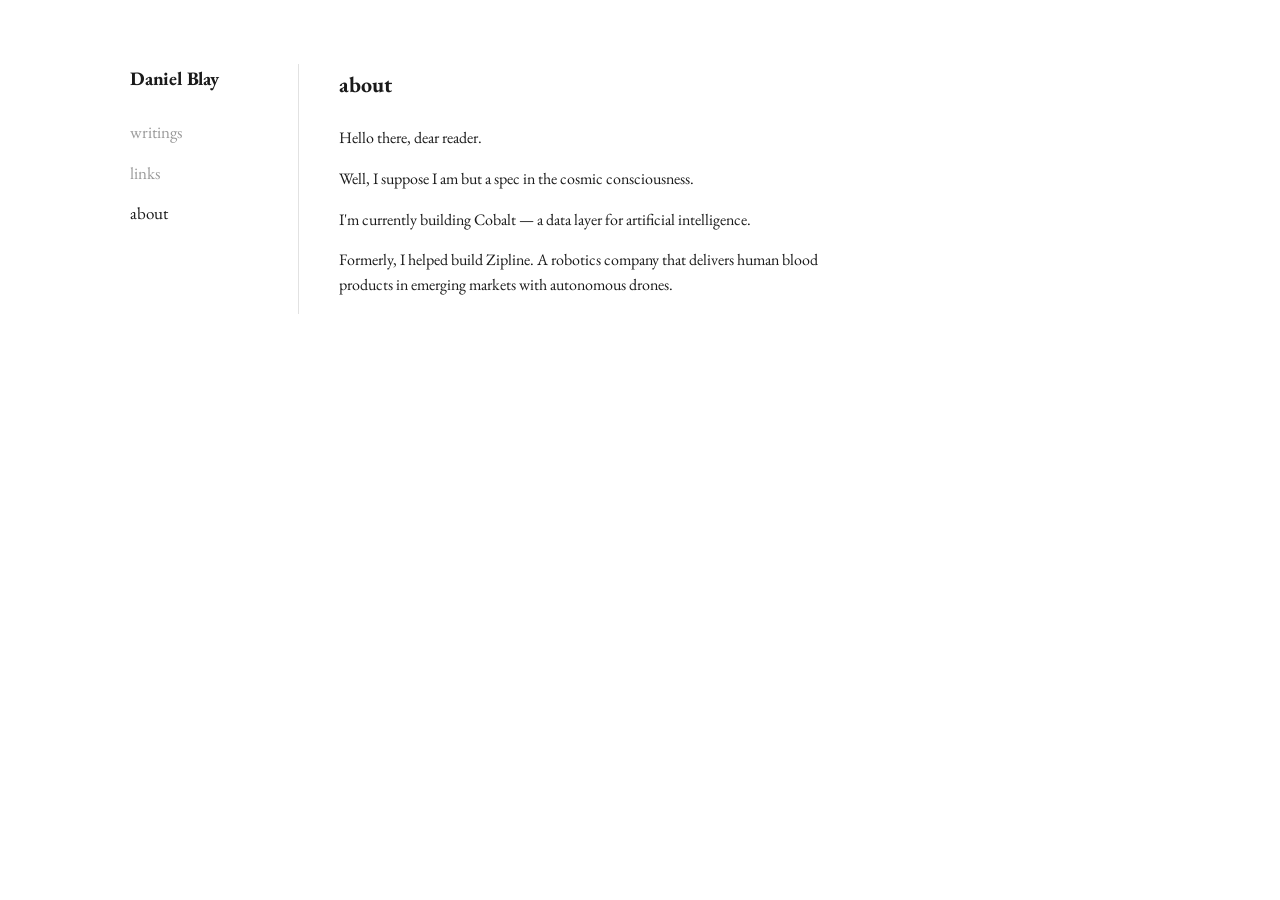
==== about/index.html @ 7fae2401 "Update about page bio Co-Authored-By: Claude Opus 4.8 <noreply@anthropic.com>" ====
<!DOCTYPE html>
<html lang="en">
<head>
  <meta charset="UTF-8" />
  <meta name="viewport" content="width=device-width, initial-scale=1.0" />
  <title>about — Daniel Blay</title>
  <meta name="description" content="About Daniel Blay." />
  <link rel="preconnect" href="https://fonts.googleapis.com" />
  <link rel="preconnect" href="https://fonts.gstatic.com" crossorigin />
  <link href="https://fonts.googleapis.com/css2?family=EB+Garamond:ital,wght@0,400;0,500;0,600;0,700;1,400&display=swap" rel="stylesheet" />
  <link rel="stylesheet" href="/styles.css" />
</head>
<body>
  <div class="layout">
    <aside class="sidebar">
      <a href="/" class="brand">Daniel Blay</a>
      <nav class="nav">
        <a href="/writings/">writings</a>
        <a href="/links/">links</a>
        <a href="/about/" class="active">about</a>
      </nav>
    </aside>

    <div class="divider" aria-hidden="true"></div>

    <main class="content">
      <section class="view">
        <h1>about</h1>
        <p>Hello there, dear reader.</p>
        <p>Well, I suppose I am but a spec in the cosmic consciousness.</p>
        <p>I'm currently building Cobalt — a data layer for artificial intelligence.</p>
        <p>Formerly, I helped build Zipline. A robotics company that delivers human blood products in emerging markets with autonomous drones.</p>
      </section>
    </main>
  </div>
</body>
</html>
---- styles.css ----
:root {
  --bg: #ffffff;
  --ink: #1a1a1a;
  --muted: #9a9a9a;
  --muted-hover: #1a1a1a;
  --line: #e2e2e2;
  --frame: #a89a7c;
  --max-width: 1100px;
}

* { box-sizing: border-box; }

html, body {
  margin: 0;
  padding: 0;
}

body {
  font-family: "EB Garamond", Georgia, "Times New Roman", serif;
  color: var(--ink);
  background: var(--bg);
  -webkit-font-smoothing: antialiased;
  text-rendering: optimizeLegibility;
  line-height: 1.55;
}

a { color: inherit; }

/* ---------- Layout ---------- */
.layout {
  display: flex;
  align-items: flex-start;
  gap: 0;
  max-width: var(--max-width);
  margin: 0 auto;
  padding: 64px 40px;
}

.sidebar {
  flex: 0 0 168px;
  padding-right: 28px;
}

.brand {
  display: block;
  font-weight: 700;
  font-size: 19px;
  letter-spacing: -0.01em;
  text-decoration: none;
  color: var(--ink);
  margin-bottom: 26px;
  white-space: nowrap;
}

.nav {
  display: flex;
  flex-direction: column;
  gap: 14px;
}

.nav a {
  text-decoration: none;
  color: var(--muted);
  font-size: 17px;
  width: fit-content;
  transition: color 0.15s ease;
}

.nav a:hover,
.nav a.active {
  color: var(--muted-hover);
}

.divider {
  flex: 0 0 1px;
  align-self: stretch;
  background: var(--line);
}

.content {
  flex: 1 1 auto;
  padding-left: 40px;
  min-width: 0;
}

/* ---------- Home / hero photo ---------- */
.hero {
  margin: 0;
  max-width: 760px;
}

.hero img {
  display: block;
  width: 100%;
  height: auto;
}

.hero figcaption {
  margin-top: 10px;
  color: var(--muted);
  font-size: 13px;
  letter-spacing: 0.01em;
}

/* ---------- Inner pages ---------- */
.view h1 {
  font-size: 22px;
  font-weight: 700;
  margin: 4px 0 24px;
}

.list {
  list-style: none;
  margin: 0;
  padding: 0;
}

.list li {
  display: flex;
  justify-content: space-between;
  align-items: baseline;
  gap: 16px;
  padding: 9px 0;
  border-bottom: 1px solid var(--line);
}

.list a {
  text-decoration: none;
  color: var(--ink);
}

.list a:hover { text-decoration: underline; }

.list .meta {
  color: var(--muted);
  font-size: 14px;
  flex: 0 0 auto;
}

.view p { max-width: 60ch; }

.hint {
  margin-top: 24px;
  color: var(--muted);
  font-size: 14px;
}

.hint code {
  background: #f3f3f3;
  padding: 1px 5px;
  border-radius: 3px;
  font-size: 13px;
}

/* ---------- Photos ---------- */
.photo-grid {
  display: grid;
  grid-template-columns: repeat(3, 1fr);
  gap: 14px;
  max-width: 640px;
}

.photo-placeholder {
  aspect-ratio: 1 / 1;
  background: #ece3cd;
  border: 1px solid var(--line);
}

/* ---------- Responsive ---------- */
@media (max-width: 720px) {
  .layout {
    flex-direction: column;
    padding: 36px 24px;
  }
  .sidebar {
    flex: none;
    padding-right: 0;
    margin-bottom: 8px;
  }
  .nav {
    flex-direction: row;
    flex-wrap: wrap;
    gap: 16px;
  }
  .divider {
    width: 100%;
    height: 1px;
    flex: none;
    margin: 18px 0;
  }
  .content {
    padding-left: 0;
  }
  .panels {
    flex-direction: column;
    align-items: center;
  }
}
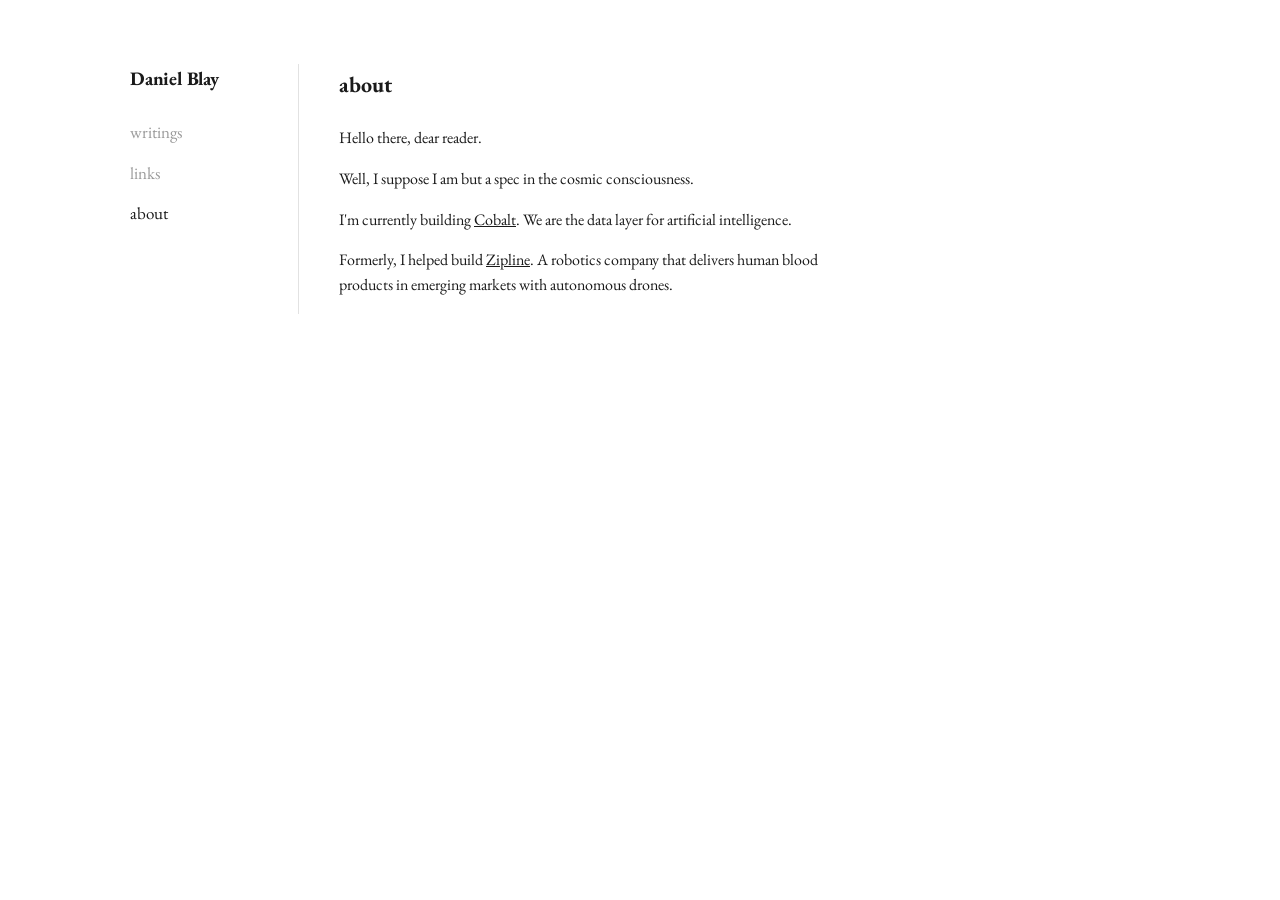
==== commit 52f037f2: "Update Cobalt line and link Cobalt and Zipline on about page Co-Authored-By: Claude Opus 4.8 <norepl" ====
--- a/about/index.html
+++ b/about/index.html
@@ -28,8 +28,8 @@
         <h1>about</h1>
         <p>Hello there, dear reader.</p>
         <p>Well, I suppose I am but a spec in the cosmic consciousness.</p>
-        <p>I'm currently building Cobalt — a data layer for artificial intelligence.</p>
-        <p>Formerly, I helped build Zipline. A robotics company that delivers human blood products in emerging markets with autonomous drones.</p>
+        <p>I'm currently building <a href="https://gocobalt.ai/" target="_blank" rel="noopener">Cobalt</a>. We are the data layer for artificial intelligence.</p>
+        <p>Formerly, I helped build <a href="https://www.zipline.com/" target="_blank" rel="noopener">Zipline</a>. A robotics company that delivers human blood products in emerging markets with autonomous drones.</p>
       </section>
     </main>
   </div>
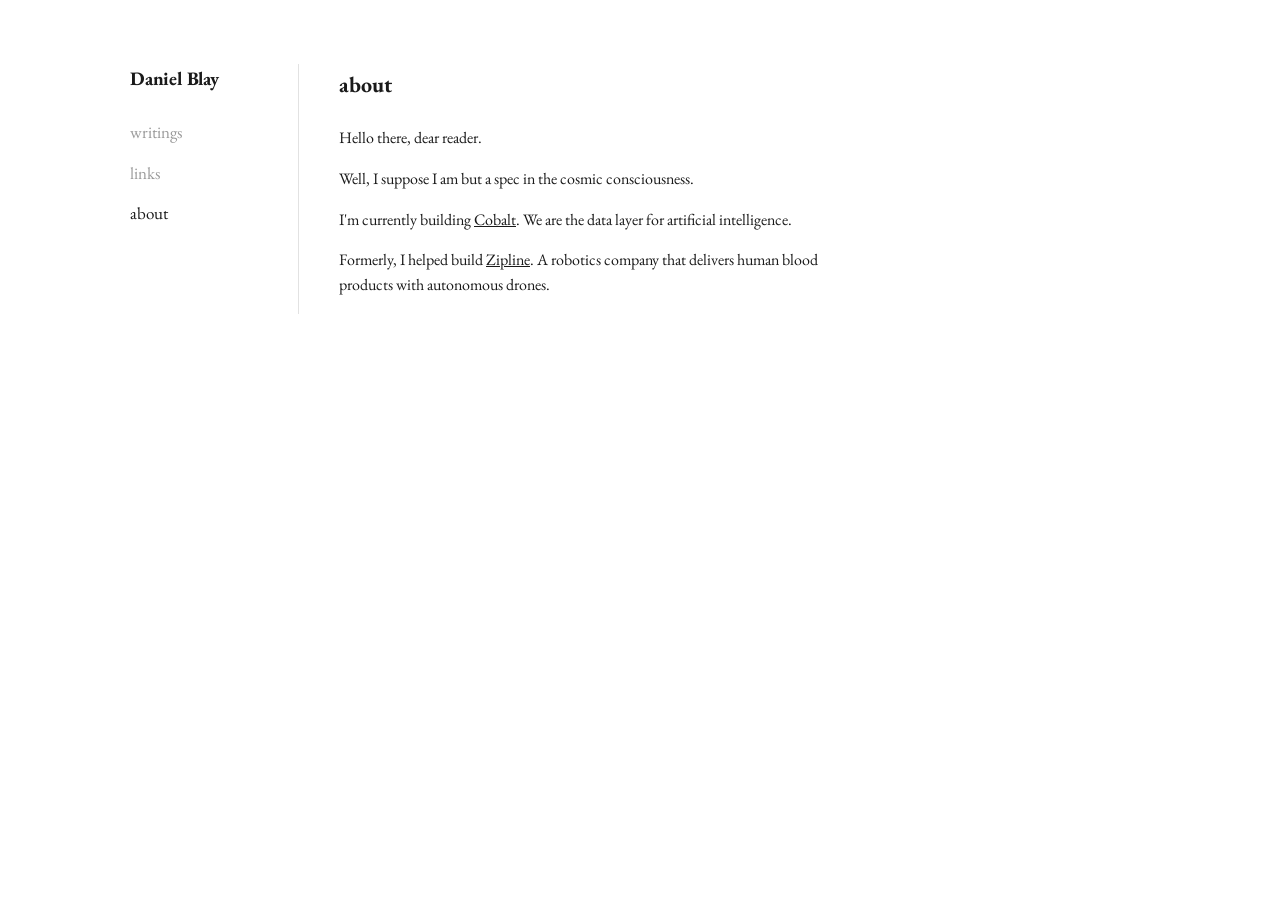
==== commit dd0e1744: "Simplify Zipline description on about page Co-Authored-By: Claude Opus 4.8 <noreply@anthropic.com>" ====
--- a/about/index.html
+++ b/about/index.html
@@ -29,7 +29,7 @@
         <p>Hello there, dear reader.</p>
         <p>Well, I suppose I am but a spec in the cosmic consciousness.</p>
         <p>I'm currently building <a href="https://gocobalt.ai/" target="_blank" rel="noopener">Cobalt</a>. We are the data layer for artificial intelligence.</p>
-        <p>Formerly, I helped build <a href="https://www.zipline.com/" target="_blank" rel="noopener">Zipline</a>. A robotics company that delivers human blood products in emerging markets with autonomous drones.</p>
+        <p>Formerly, I helped build <a href="https://www.zipline.com/" target="_blank" rel="noopener">Zipline</a>. A robotics company that delivers human blood products with autonomous drones.</p>
       </section>
     </main>
   </div>
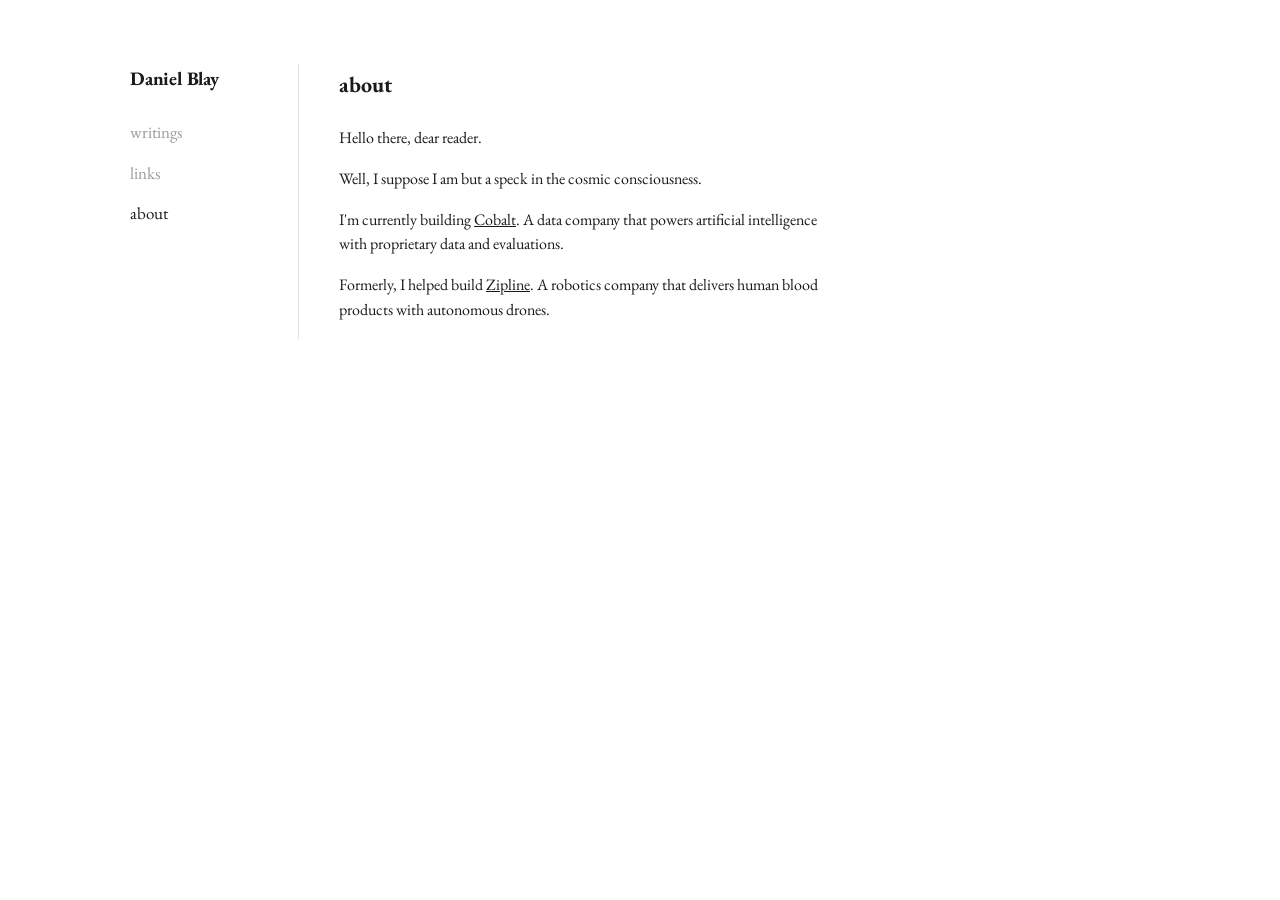
==== commit e2e9ecb6: "Fix speck typo and mirror Cobalt/Zipline sentence structure Co-Authored-By: Claude Opus 4.8 <noreply" ====
--- a/about/index.html
+++ b/about/index.html
@@ -27,8 +27,8 @@
       <section class="view">
         <h1>about</h1>
         <p>Hello there, dear reader.</p>
-        <p>Well, I suppose I am but a spec in the cosmic consciousness.</p>
-        <p>I'm currently building <a href="https://gocobalt.ai/" target="_blank" rel="noopener">Cobalt</a>. We are the data layer for artificial intelligence.</p>
+        <p>Well, I suppose I am but a speck in the cosmic consciousness.</p>
+        <p>I'm currently building <a href="https://gocobalt.ai/" target="_blank" rel="noopener">Cobalt</a>. A data company that powers artificial intelligence with proprietary data and evaluations.</p>
         <p>Formerly, I helped build <a href="https://www.zipline.com/" target="_blank" rel="noopener">Zipline</a>. A robotics company that delivers human blood products with autonomous drones.</p>
       </section>
     </main>
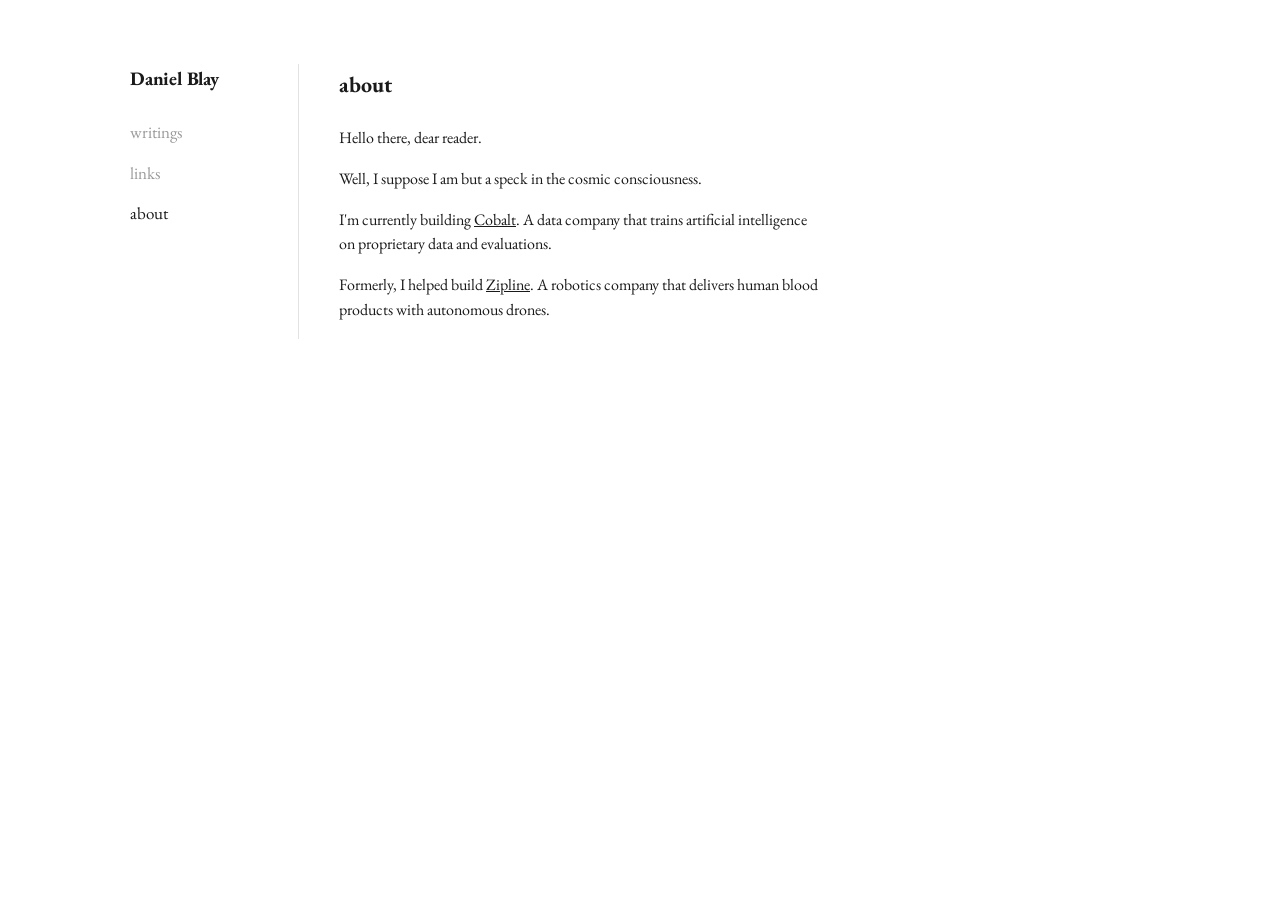
==== commit e108c75a: "Refine Cobalt description wording Co-Authored-By: Claude Opus 4.8 <noreply@anthropic.com>" ====
--- a/about/index.html
+++ b/about/index.html
@@ -28,7 +28,7 @@
         <h1>about</h1>
         <p>Hello there, dear reader.</p>
         <p>Well, I suppose I am but a speck in the cosmic consciousness.</p>
-        <p>I'm currently building <a href="https://gocobalt.ai/" target="_blank" rel="noopener">Cobalt</a>. A data company that powers artificial intelligence with proprietary data and evaluations.</p>
+        <p>I'm currently building <a href="https://gocobalt.ai/" target="_blank" rel="noopener">Cobalt</a>. A data company that trains artificial intelligence on proprietary data and evaluations.</p>
         <p>Formerly, I helped build <a href="https://www.zipline.com/" target="_blank" rel="noopener">Zipline</a>. A robotics company that delivers human blood products with autonomous drones.</p>
       </section>
     </main>
